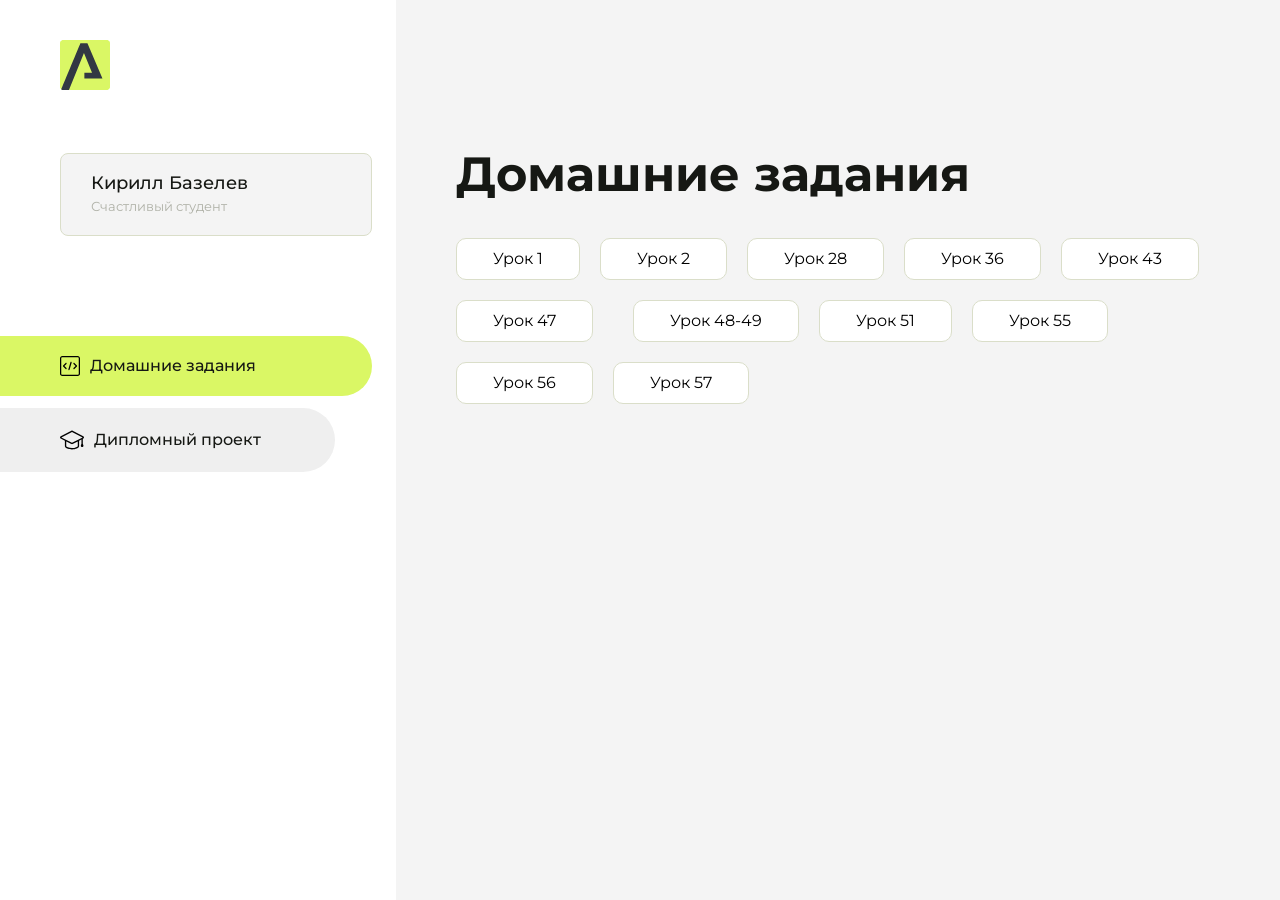
==== index.html @ 54efe340 "Update index.html" ====
<!DOCTYPE html>
<html lang="en">
<head>
    <meta charset="UTF-8">
    <meta name="viewport" content="width=device-width, initial-scale=1.0">
    <title>Домашняя работа</title>
    <link rel="shortcut icon" href="src/logo.ico" type="image/x-icon">
    <link rel="preconnect" href="https://fonts.googleapis.com">
    <link rel="preconnect" href="https://fonts.gstatic.com" crossorigin>
    <link href="https://fonts.googleapis.com/css2?family=Montserrat:wght@400;500;700&family=Rubik:wght@500&display=swap"
          rel="stylesheet">
    <link rel="stylesheet" href="src/style.css">
</head>
<body id="body">
<div class="overlay" id="overlay"></div>
<div class="layout">
    <div class="burger" id="burger">
        <svg viewBox="0 0 24 24" fill="none" xmlns="http://www.w3.org/2000/svg">
            <g id="SVGRepo_bgCarrier" stroke-width="0"></g>
            <g id="SVGRepo_tracerCarrier" stroke-linecap="round" stroke-linejoin="round"></g>
            <g id="SVGRepo_iconCarrier">
                <path d="M4 18L20 18" stroke="#DAF765" stroke-width="2" stroke-linecap="round"></path>
                <path d="M4 12L20 12" stroke="#DAF765" stroke-width="2" stroke-linecap="round"></path>
                <path d="M4 6L20 6" stroke="#DAF765" stroke-width="2" stroke-linecap="round"></path>
            </g>
        </svg>
    </div>
    <aside class="sidebar" id="sidebar">
        <div class="sidebar__inner">
            <div class="logo">
                <svg width="50" height="50" viewBox="0 0 50 50" fill="none" xmlns="http://www.w3.org/2000/svg">
                    <g clip-path="url(#clip0_513_74730)">
                        <path d="M46.17 -0.257004H3.83C1.57281 -0.257004 -0.257 1.57281 -0.257 3.83V46.17C-0.257 48.4272 1.57281 50.257 3.83 50.257H46.17C48.4272 50.257 50.257 48.4272 50.257 46.17V3.83C50.257 1.57281 48.4272 -0.257004 46.17 -0.257004Z"
                              fill="#DAF765"/>
                        <path d="M24.375 38.4H42.461L27.441 3.1585H20.4355C20.4355 3.1585 6.7895 35.881 1.1945 49.294C2.015 50.0275 3.0945 50.257 3.6945 50.257H8.8445L23.954 13.07L32.0465 32.8285H24.375V38.4Z"
                              fill="#323843"/>
                    </g>
                    <defs>
                        <clipPath id="clip0_513_74730">
                            <rect width="50" height="50" fill="white"/>
                        </clipPath>
                    </defs>
                </svg>
            </div>
            <div class="sidebar__user">
                <div class="sidebar__name">Кирилл Базелев</div>
                <div class="sidebar__text">Счастливый студент</div>
            </div>
            <div class="sidebar__tabs">
                <div class="sidebar__item">
                    <button class="sidebar__button active" id="tasks">
                        <svg xmlns="http://www.w3.org/2000/svg" width="20" height="20" viewBox="0 0 20 20" fill="none">
                            <g clip-path="url(#clip0_704_74543)">
                                <path d="M17.7083 20H2.29167C1.0275 20 0 18.9725 0 17.7083V2.29167C0 1.0275 1.0275 0 2.29167 0H17.7083C18.9725 0 20 1.0275 20 2.29167V17.7083C20 18.9725 18.9725 20 17.7083 20ZM2.29167 1.25C1.7175 1.25 1.25 1.7175 1.25 2.29167V17.7083C1.25 18.2825 1.7175 18.75 2.29167 18.75H17.7083C18.2825 18.75 18.75 18.2825 18.75 17.7083V2.29167C18.75 1.7175 18.2825 1.25 17.7083 1.25H2.29167Z"
                                      fill="black"/>
                                <path d="M6.04167 13.125C5.88167 13.125 5.72167 13.0642 5.6 12.9417L3.1 10.4417C2.85583 10.1975 2.85583 9.80167 3.1 9.5575L5.6 7.0575C5.84417 6.81333 6.24 6.81333 6.48417 7.0575C6.72833 7.30167 6.72833 7.6975 6.48417 7.94167L4.42583 10L6.48417 12.0583C6.72833 12.3025 6.72833 12.6983 6.48417 12.9425C6.36167 13.0642 6.20167 13.125 6.04167 13.125Z"
                                      fill="black"/>
                                <path d="M8.95833 14.1667C8.9 14.1667 8.84 14.1583 8.78167 14.1417C8.45083 14.0442 8.26083 13.6967 8.35833 13.3658L10.4417 6.28251C10.5392 5.95084 10.8892 5.76417 11.2175 5.85917C11.5483 5.95667 11.7383 6.30417 11.6408 6.63501L9.5575 13.7183C9.47833 13.9908 9.22833 14.1667 8.95833 14.1667Z"
                                      fill="black"/>
                                <path d="M13.9583 13.125C13.7983 13.125 13.6383 13.0642 13.5167 12.9417C13.2725 12.6975 13.2725 12.3017 13.5167 12.0575L15.575 9.99916L13.5167 7.94083C13.2725 7.69666 13.2725 7.30083 13.5167 7.05666C13.7608 6.81249 14.1567 6.81249 14.4008 7.05666L16.9008 9.55666C17.145 9.80083 17.145 10.1967 16.9008 10.4408L14.4008 12.9408C14.2783 13.0642 14.1183 13.125 13.9583 13.125Z"
                                      fill="black"/>
                            </g>
                            <defs>
                                <clipPath id="clip0_704_74543">
                                    <rect width="20" height="20" fill="white"/>
                                </clipPath>
                            </defs>
                        </svg>
                        <span>Домашние задания</span></button>
                </div>
                <div class="sidebar__item">
                    <button class="sidebar__button" id="diplom">
                        <svg xmlns="http://www.w3.org/2000/svg" width="24" height="24" viewBox="0 0 24 24" fill="none">
                            <g clip-path="url(#clip0_704_74553)">
                                <path d="M23.2628 10.5971C23.7176 10.365 24 9.90375 24 9.39337C24 8.883 23.7176 8.42175 23.2628 8.18962L12.6135 2.75362C12.2291 2.55824 11.7705 2.55787 11.3854 2.75399L0.736875 8.19C0.282375 8.42175 0 8.883 0 9.39337C0 9.90375 0.282375 10.365 0.736875 10.5971L4.89038 12.7177V18.2074C4.89038 19.8154 8.412 21.393 12 21.393C15.5884 21.393 19.1096 19.815 19.1096 18.2074V12.7174L21.4609 11.517V15.8017L20.901 17.2305C20.7409 17.6389 20.7934 18.0994 21.0405 18.4616C21.2876 18.8246 21.6979 19.041 22.1366 19.041C22.5754 19.041 22.9852 18.8246 23.2324 18.462C23.4795 18.099 23.532 17.6385 23.3719 17.2301L22.8124 15.8021V10.827L23.2628 10.5971ZM17.7623 18.1721C17.6198 18.6375 15.3491 20.0419 12 20.0419C8.65088 20.0419 6.38025 18.6375 6.2415 18.2074V12.3037L6.23887 12.3019C6.23812 12.057 6.1065 11.8207 5.87325 11.7019L1.3515 9.39337L12 3.95737L22.6489 9.39337L12 14.8294L5.87325 11.7019C5.54063 11.5331 4.6695 11.6674 4.5 12C4.33012 12.3322 4.55813 12.5479 4.89038 12.7177L11.3857 16.0331C11.5781 16.1314 11.7889 16.1805 12 16.1805C12.2107 16.1805 12.4222 16.1314 12.6146 16.0331L17.7593 13.407L17.7623 18.1721Z"
                                      fill="black"/>
                            </g>
                            <defs>
                                <clipPath id="clip0_704_74553">
                                    <rect width="24" height="24" fill="white"/>
                                </clipPath>
                            </defs>
                        </svg>
                        <span>Дипломный проект</span></button>
                </div>
            </div>
        </div>

    </aside>
    <div class="content">
        <div class="container">
            <div class="content__block" id="tasksBlock">
                <div class="content__title">Домашние задания</div>
                <ul class="content__list">
                    <li class="content__list-item">
                        <a href="lesson1/index.html">Урок 1</a>
                    </li>
                     <li class="content__list-item">
                        <a href="lesson2/index.html">Урок 2</a>
                    </li>
                    <li class="content__list-item">
                        <a href="lesson3/index.html">Урок 28</a>
                    </li>
                    <li class="content__list-item">
                        <a href="lesson4/index.html">Урок 36</a>
                    </li>
                    <li class="content__list-item">
                        <a href="lesson5/index.html">Урок 43</a>
                    </li>
                      <li class="content__list-item">
                        <a href="lesson6/index.html">Урок 47</a>
                    </li>
                    <br>
                    </li>
                      <li class="content__list-item">
                        <a href="lesson7/index.html">Урок 48-49</a>
                    </li>
                    </li>
                      <li class="content__list-item">
                        <a href="lesson8/index.html">Урок 51</a>
                   </li>
                     <li class="content__list-item">
                        <a href="lesson10/index.html">Урок 55</a>
                    </li>
                     <li class="content__list-item">
                        <a href="lesson11/index.html">Урок 56</a>
                    </li>
                     <li class="content__list-item">
                        <a href="lesson12/index.html">Урок 57</a>
                    </li>
                </ul>
            </div>
            <div class="content__block hidden" id="diplomBlock">
                <div class="content__title">Дипломный проект</div>
                <div class="content__list-diplom">
                    <a href="ПАПКА-С-НОМЕРОМ-УРОКА">Ссылка на ДЗ</a>
                </div>
                <div class="content__decor">
                    <div class="content__decor-text">Давай проверим, чему ты научился!</div>
                    <div class="content__decor-img">
                        <img src="src/decor.png" alt="decor">
                    </div>
                </div>
            </div>
        </div>
    </div>
</div>
<script src="src/index.js"></script>
</body>
</html>
---- src/style.css ----
*{padding: 0;margin: 0;border: 0;}
*,*:before,*:after{-webkit-box-sizing: border-box;box-sizing: border-box;}
:focus,:active{outline: none;}
a:focus,a:active{outline: none;}
nav,footer,header,aside{display: block;}
html,body{
    height:100%;width:100%;
    font-size:100%;line-height:1;-ms-text-size-adjust:100%;-moz-text-size-adjust:100%;-webkit-text-size-adjust:100%;}
input,button,textarea{font-family:inherit;}
input::-ms-clear{display: none;}
button{cursor: pointer;}
button::-moz-focus-inner{padding:0;border:0;}
a,a:visited{text-decoration: none;}
a:hover{text-decoration: none;}
ul li{list-style: none;}
img{vertical-align: top;}
h1,h2,h3,h4,h5,h6{font-size:inherit;font-weight: inherit;}
a{color:inherit;}



body {
    font-family: "Montserrat",SansSerif;
    color: black;
}

body.overflow {
    overflow: hidden;
}



.layout {
    display: -webkit-box;
    display: -ms-flexbox;
    display: flex;
    min-height: 100vh;
}

.sidebar {
    padding: 40px 24px 40px 0;
    -ms-flex-negative: 0;
    flex-shrink: 0;
    background-color: white;
}



.content {
    -webkit-box-flex: 1;
    -ms-flex-positive: 1;
    flex-grow: 1;
    background-color: #F4F4F4;
}

.container {
    display: -webkit-box;
    display: -ms-flexbox;
    display: flex;
    -webkit-box-orient: vertical;
    -webkit-box-direction: normal;
    -ms-flex-direction: column;
    flex-direction: column;
    -webkit-box-pack: center;
    -ms-flex-pack: center;
    justify-content: center;
    -webkit-box-align: center;
    -ms-flex-align: center;
    align-items: center;
    padding: 150px 60px 80px 60px;
}


.logo {
    margin-left: 60px;
    margin-bottom: 60px;
}

.sidebar__user {
    background-color: #F4F4F4;
    padding: 20px 30px;
    margin-left: 60px;
    margin-bottom: 100px;
    border-radius: 8px;
    border: 1px solid #DADEC9;
}

.sidebar__name {
    color:#161814;
    font-size: 18px;
    font-weight: 500;
    margin-bottom: 6px;
}

.sidebar__text {
    color: #AFB1A7;
    font-size: 13px;
    font-weight: 400;
    line-height: 130%; /* 16.9px */
}

.sidebar__item {
    width: 372px;
}

.sidebar__button {
    display: -webkit-box;
    display: -ms-flexbox;
    display: flex;
    -webkit-box-align: center;
    -ms-flex-align: center;
    align-items: center;
    gap: 10px;
    padding: 20px 60px;
    margin-bottom: 12px;
    border-radius: 0px 100px 100px 0px;
    -webkit-transition: all .5s;
    -o-transition: all .5s;
    transition: all .5s;
    cursor: pointer;
    width: 90%;
    color:#161814;
    font-size: 16px;
    font-weight: 500;
}

.sidebar__button.active , .sidebar__button:hover {
    width: 100%;
    background-color: #DAF765;
}


.content__title {
    color: #161814;
    font-size: 48px;
    font-weight: 700;
    margin-bottom: 40px;
}

.content__list {
    display: -webkit-box;
    display: -ms-flexbox;
    display: flex;
    -webkit-box-align: center;
    -ms-flex-align: center;
    align-items: center;
    -ms-flex-wrap: wrap;
    flex-wrap: wrap;
    gap: 20px;
}



.content__list-item  {
    cursor: pointer;
    padding: 12px 18px;
    background-color: #fff;
    border-radius: 10px;
    border: 1px solid #DADEC9;
    -webkit-transition: all .3s;
    -o-transition: all .3s;
    transition: all .3s;
}

.content__list-item:hover,.content__list-diplom:hover {
    background-color: #AFB1A7;
}

li a {
    padding: 12px 18px;

}


.content__list-diplom {
    -webkit-transition: all .3s;
    -o-transition: all .3s;
    transition: all .3s;
    display: inline-block;
    padding: 12px 18px;
    background-color: #fff;
    border-radius: 10px;
    border: 1px solid #DADEC9;
}

.content__decor {
    display: -webkit-box;
    display: -ms-flexbox;
    display: flex;
    -webkit-box-align: center;
    -ms-flex-align: center;
    align-items: center;
}

.content__decor-text {
    color:#BEDD44;
    font-size: 36px;
    font-weight: 700;
    line-height: 110%; /* 39.6px */
}

.content__block {
    max-width: 1200px;
}

.content__block.hidden {
    display: none;
}

.content__decor-img img{
    width: 100%;
}

.burger {
    display: none;
    padding: 5px;
    position: fixed;
    top: 3%;
    right: 7%;
    width: 40px;
    height: 40px;
    background-color: #161814;
    border-radius: 50%;
    z-index: 10;
    border: 1px solid #DAF765;
}

@media (max-width: 768px) {
    .burger {
        display: block;
    }

    .sidebar {
        -webkit-transition: all .3s;
        -o-transition: all .3s;
        transition: all .3s;
        -webkit-transform: translateX(-100%);
        -ms-transform: translateX(-100%);
        transform: translateX(-100%);
        position: fixed;
        top: 0;
        left: 0;
        bottom: 0;
        z-index: 5;
    }

    .sidebar.show {
        -webkit-transform: translateX(0%);
        -ms-transform: translateX(0%);
        transform: translateX(0%);
    }

    .overlay {
        opacity: 0;
        pointer-events: none;
        -webkit-transition: all .3s;
        -o-transition: all .3s;
        transition: all .3s;
        position: absolute;
        top: 0;
        right: 0;
        left: 0;
        bottom: 0;
        z-index: 3;
        background-color: #000000e0;
    }

    .overlay.show {
        opacity: 1;
        pointer-events: all;
    }

    .container {
        padding: 40px 20px;
        min-height: 100%;
    }

    .content__decor {
        margin-top: 20px;
        -webkit-box-orient: vertical;
        -webkit-box-direction: normal;
        -ms-flex-direction: column;
        flex-direction: column;
    }
}

@media (max-width: 400px) {
    .sidebar__user {
        margin-left: 0;
    }
}
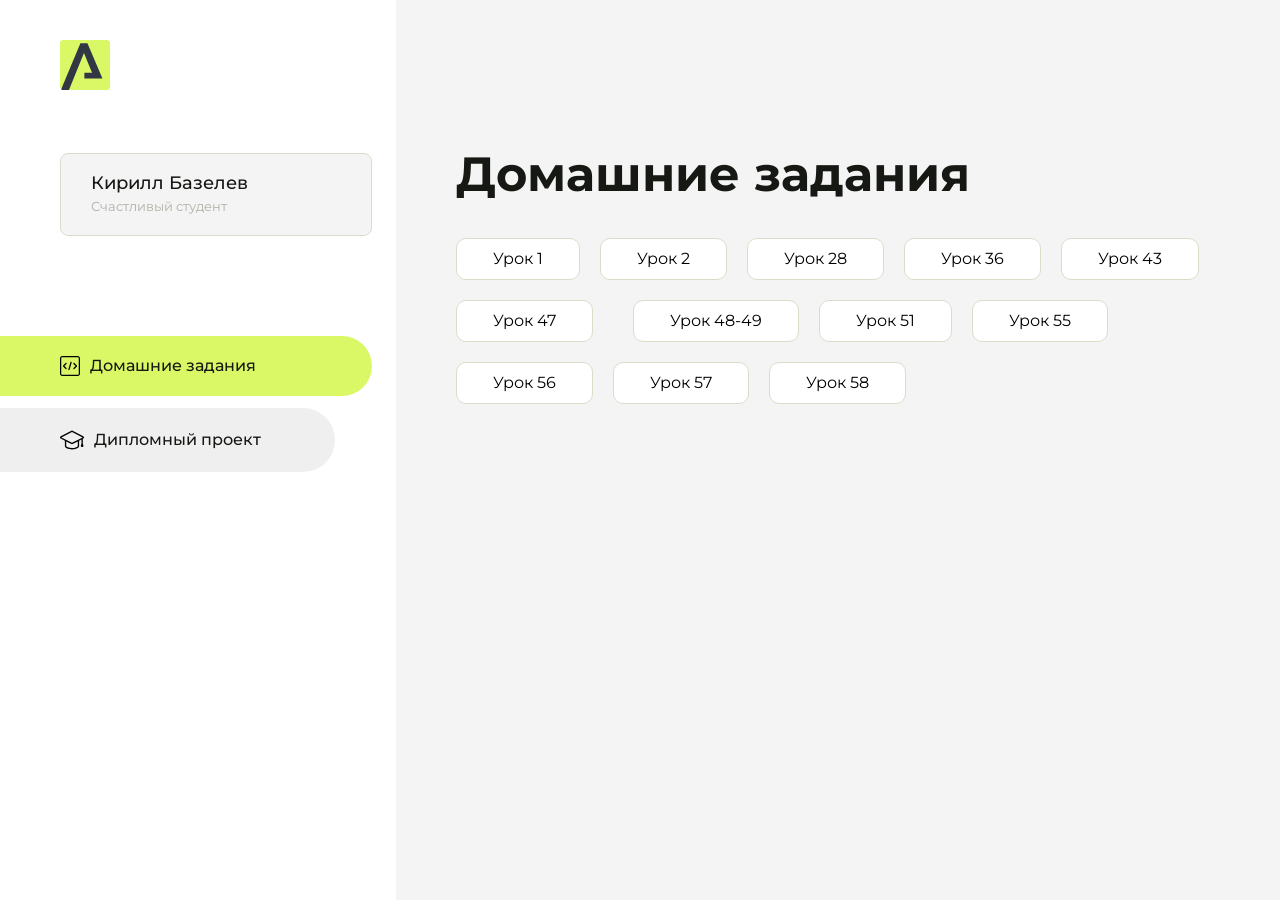
==== commit 951d7e92: "Update index.html" ====
--- a/index.html
+++ b/index.html
@@ -128,6 +128,9 @@
                      <li class="content__list-item">
                         <a href="lesson12/index.html">Урок 57</a>
                     </li>
+                     <li class="content__list-item">
+                        <a href="lesson13/index.html">Урок 58</a>
+                    </li>
                 </ul>
             </div>
             <div class="content__block hidden" id="diplomBlock">
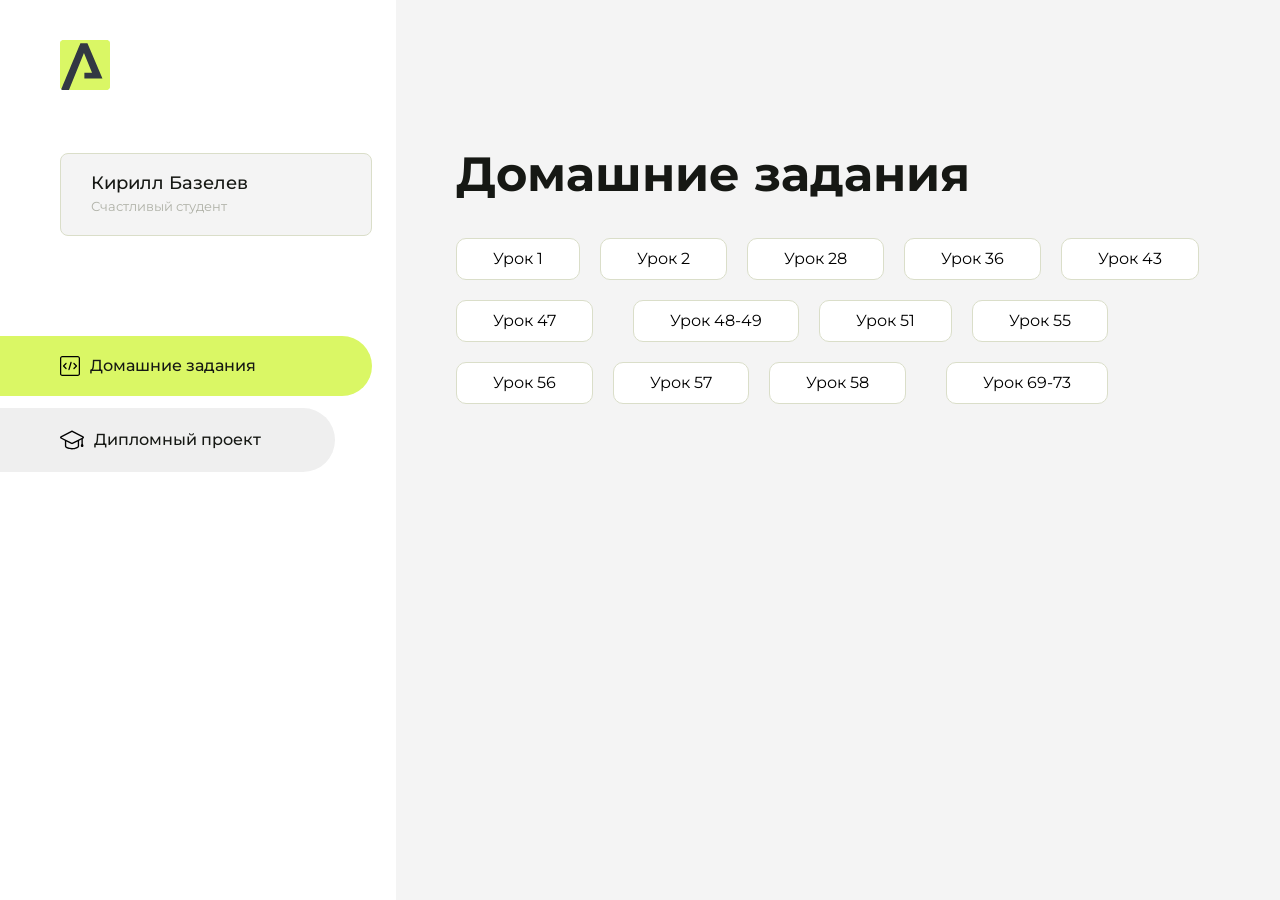
==== commit 13b28cbf: "Update index.html" ====
--- a/index.html
+++ b/index.html
@@ -131,6 +131,10 @@
                      <li class="content__list-item">
                         <a href="lesson13/index.html">Урок 58</a>
                     </li>
+                    <br>
+                    <li class="content__list-item">
+                        <a href="lesson14/index.html">Урок 69-73</a>
+                    </li>
                 </ul>
             </div>
             <div class="content__block hidden" id="diplomBlock">
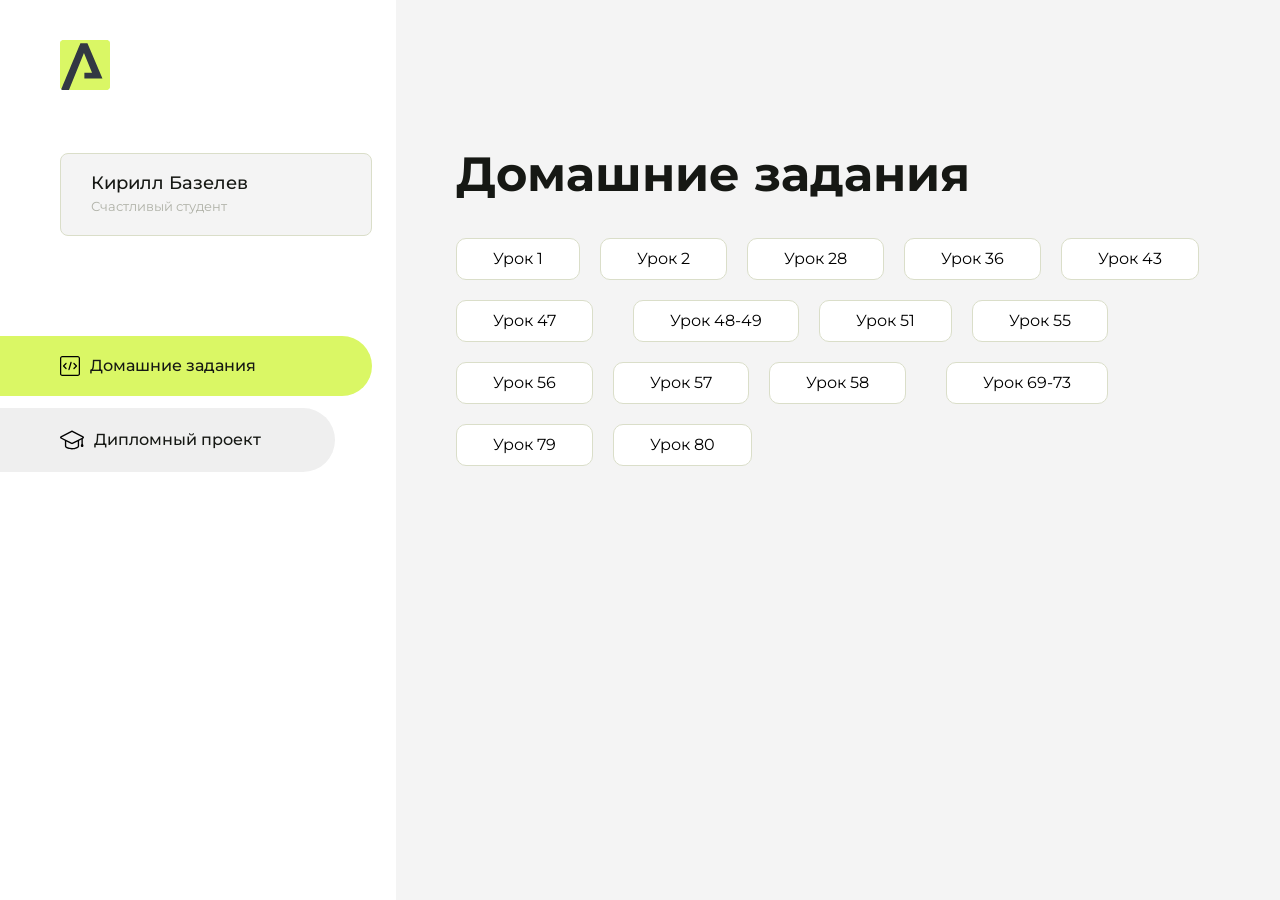
==== commit dcced1fc: "Update index.html" ====
--- a/index.html
+++ b/index.html
@@ -135,6 +135,12 @@
                     <li class="content__list-item">
                         <a href="lesson14/index.html">Урок 69-73</a>
                     </li>
+                    <li class="content__list-item">
+                        <a href="lesson15/index.html">Урок 79</a>
+                    </li>
+                    <li class="content__list-item">
+                        <a href="lesson16/index.html">Урок 80</a>
+                    </li>
                 </ul>
             </div>
             <div class="content__block hidden" id="diplomBlock">
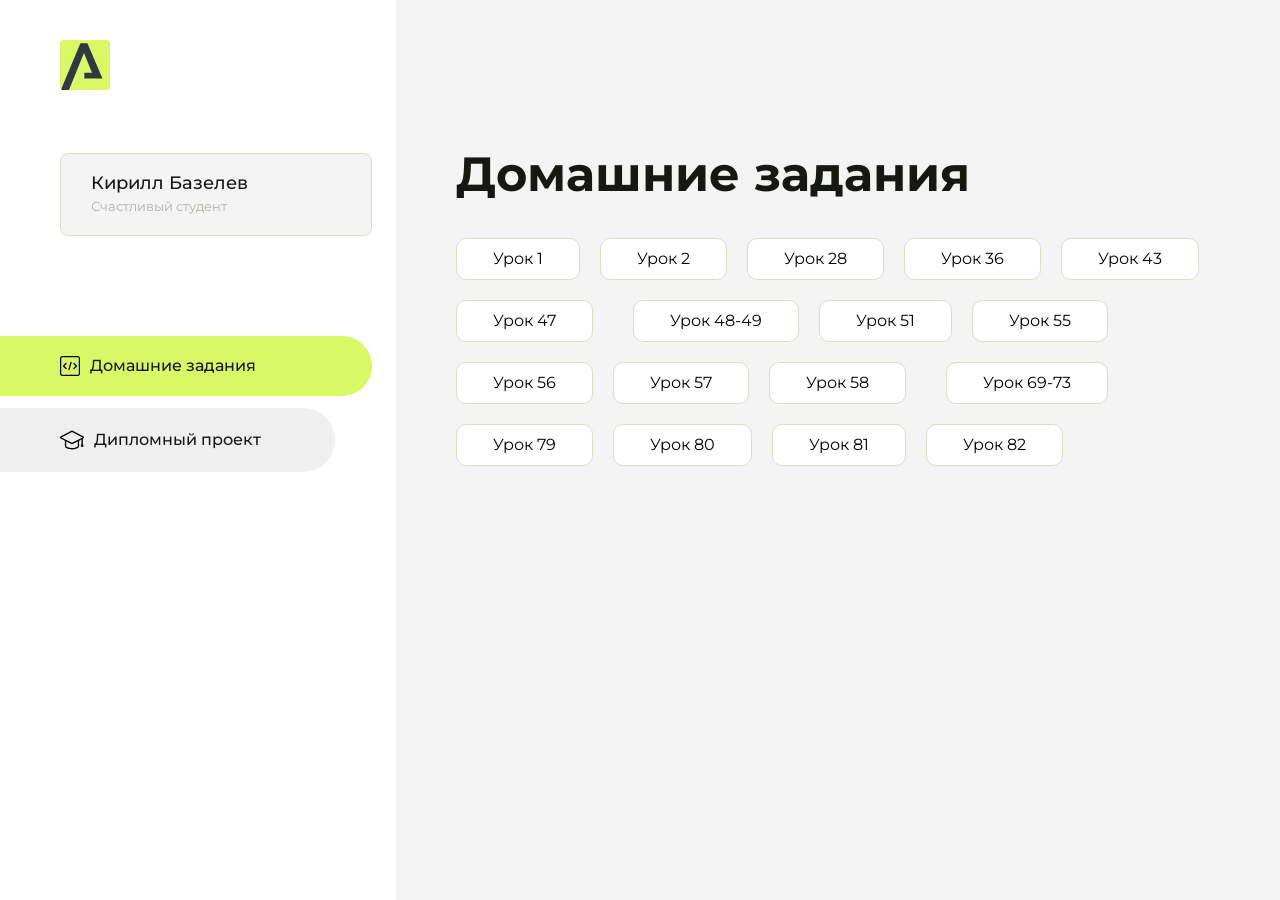
==== commit 6e6709ad: "Update index.html" ====
--- a/index.html
+++ b/index.html
@@ -141,6 +141,12 @@
                     <li class="content__list-item">
                         <a href="lesson16/index.html">Урок 80</a>
                     </li>
+                    <li class="content__list-item">
+                        <a href="lesson17/index.html">Урок 81</a>
+                    </li>
+                    <li class="content__list-item">
+                        <a href="lesson18/index.html">Урок 82</a>
+                    </li>
                 </ul>
             </div>
             <div class="content__block hidden" id="diplomBlock">
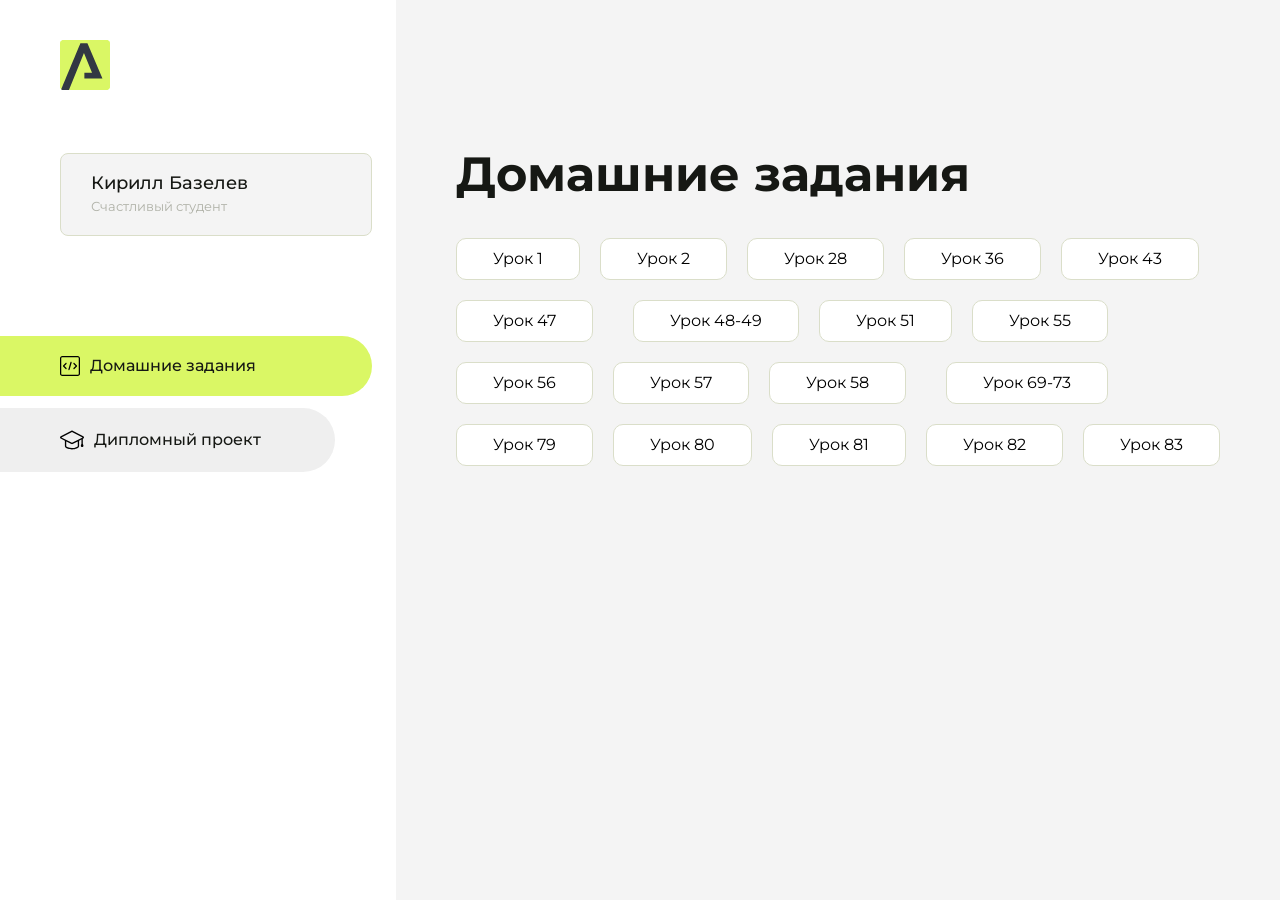
==== commit 64ec3e13: "Update index.html" ====
--- a/index.html
+++ b/index.html
@@ -147,6 +147,9 @@
                     <li class="content__list-item">
                         <a href="lesson18/index.html">Урок 82</a>
                     </li>
+                    <li class="content__list-item">
+                        <a href="lesson19/index.html">Урок 83</a>
+                    </li>
                 </ul>
             </div>
             <div class="content__block hidden" id="diplomBlock">
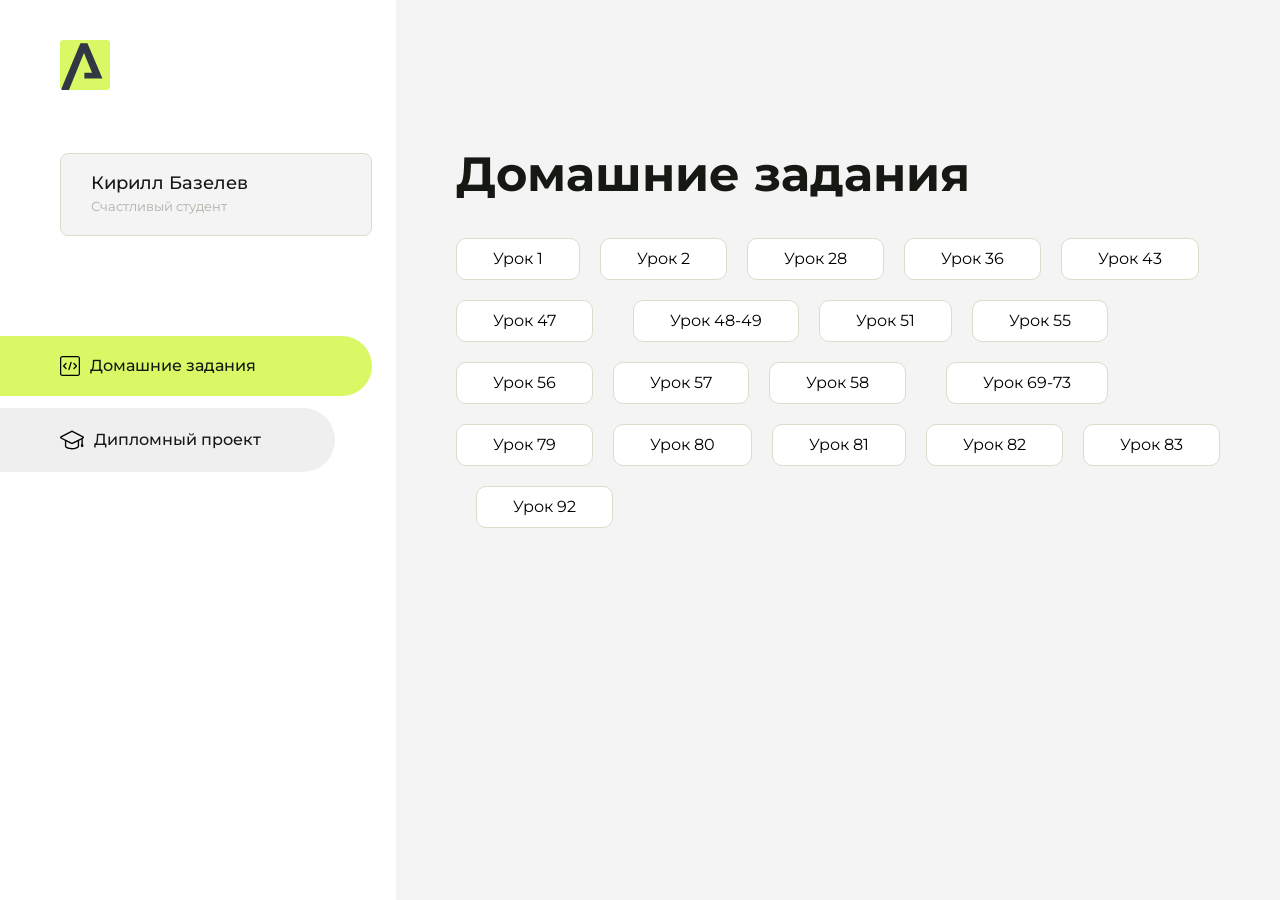
==== commit 6a12a195: "Update index.html" ====
--- a/index.html
+++ b/index.html
@@ -150,6 +150,10 @@
                     <li class="content__list-item">
                         <a href="lesson19/index.html">Урок 83</a>
                     </li>
+                    <br>
+                    <li class="content__list-item">
+                        <a href="lesson20/index.html">Урок 92</a>
+                    </li>
                 </ul>
             </div>
             <div class="content__block hidden" id="diplomBlock">
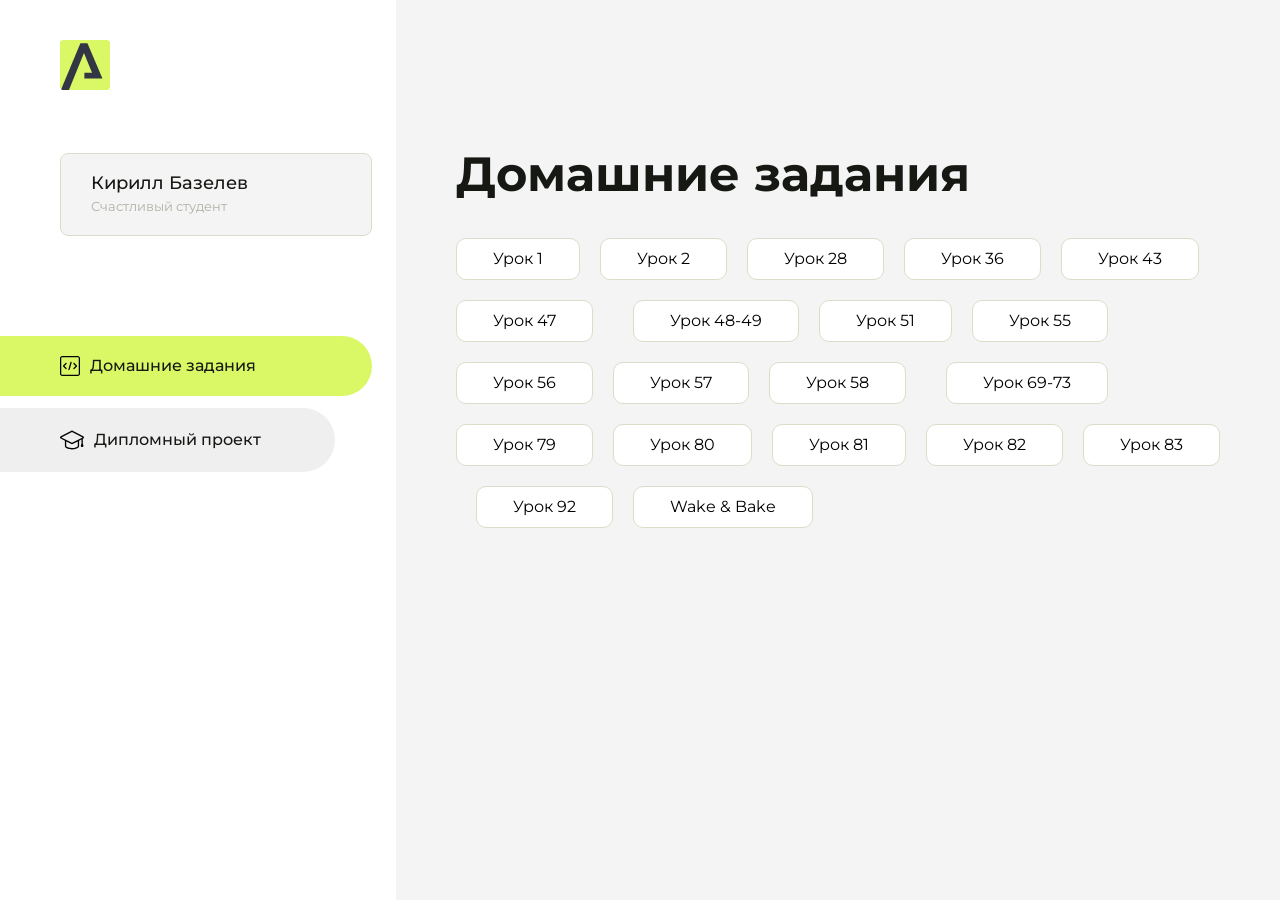
==== commit 5573438b: "Update index.html" ====
--- a/index.html
+++ b/index.html
@@ -154,6 +154,9 @@
                     <li class="content__list-item">
                         <a href="lesson20/index.html">Урок 92</a>
                     </li>
+                    <li class="content__list-item">
+                        <a href="Wake & Bake/index.html">Wake & Bake</a>
+                    </li>
                 </ul>
             </div>
             <div class="content__block hidden" id="diplomBlock">
